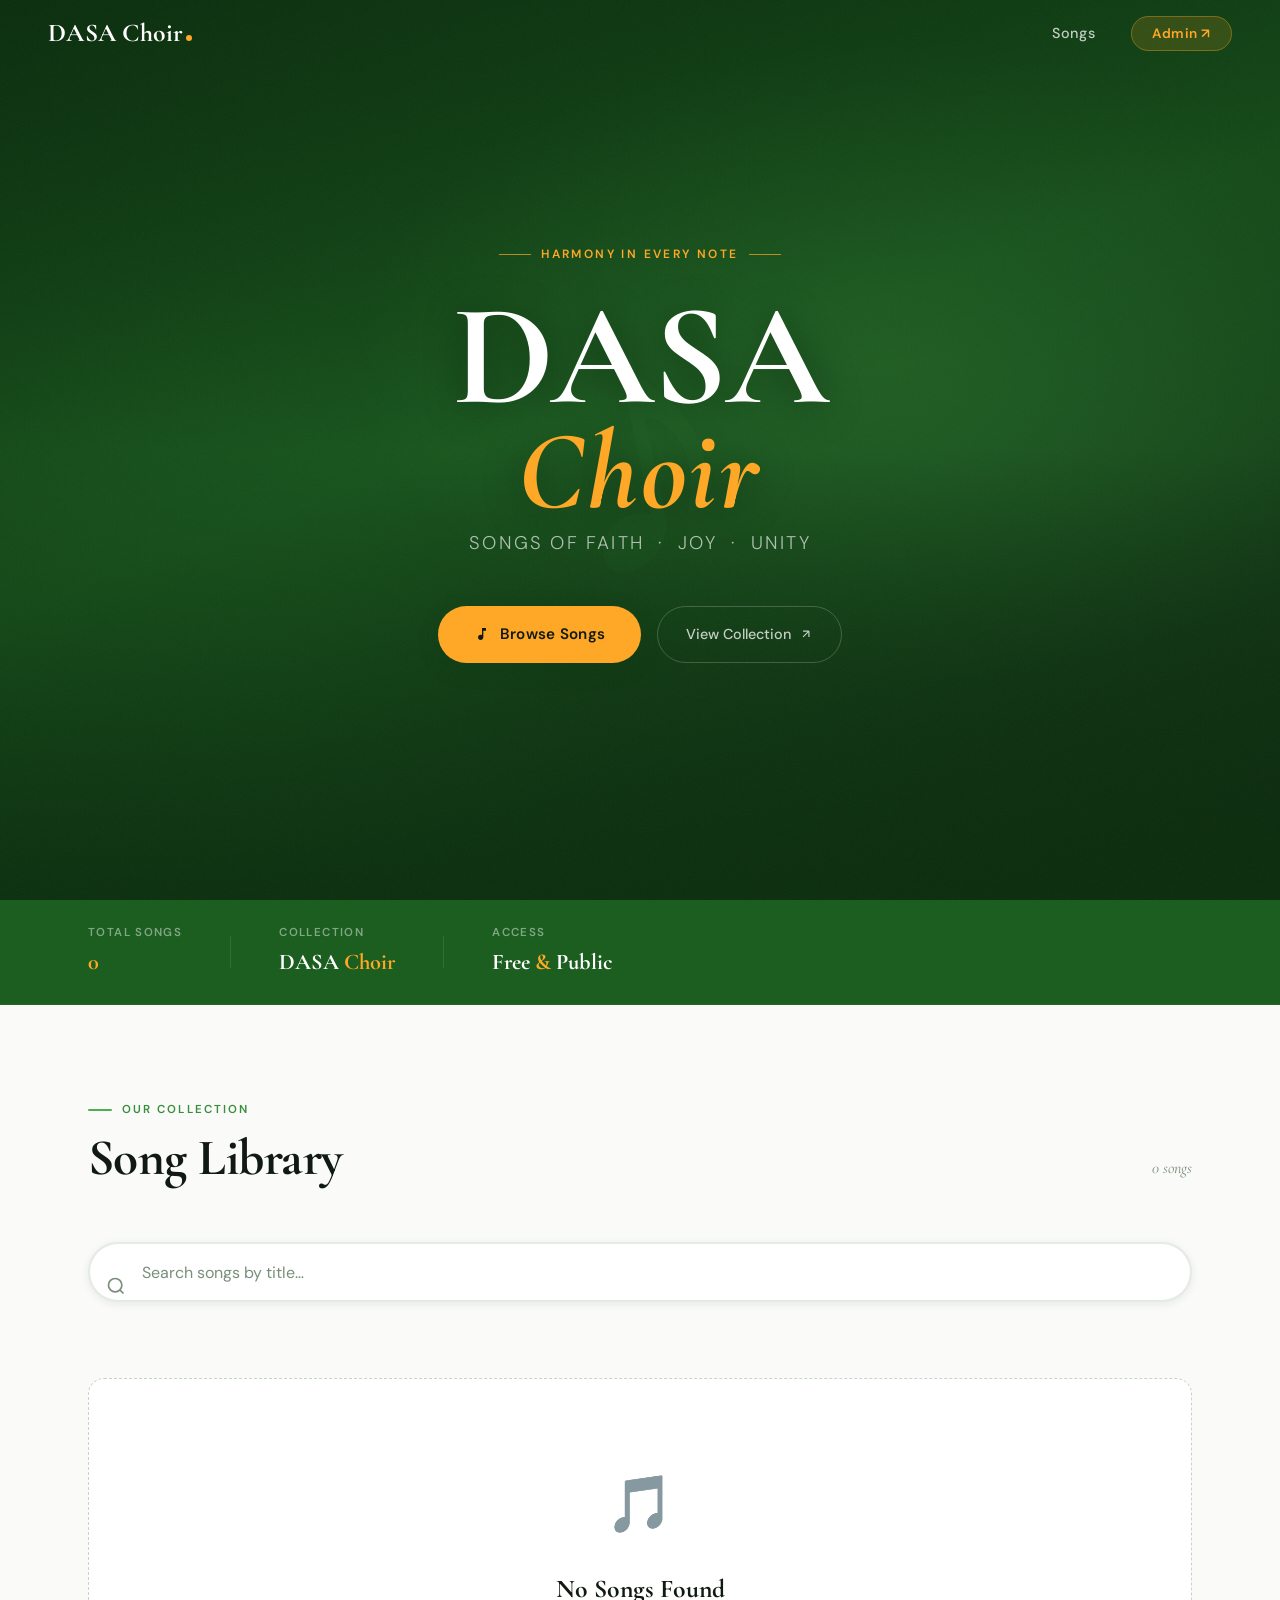
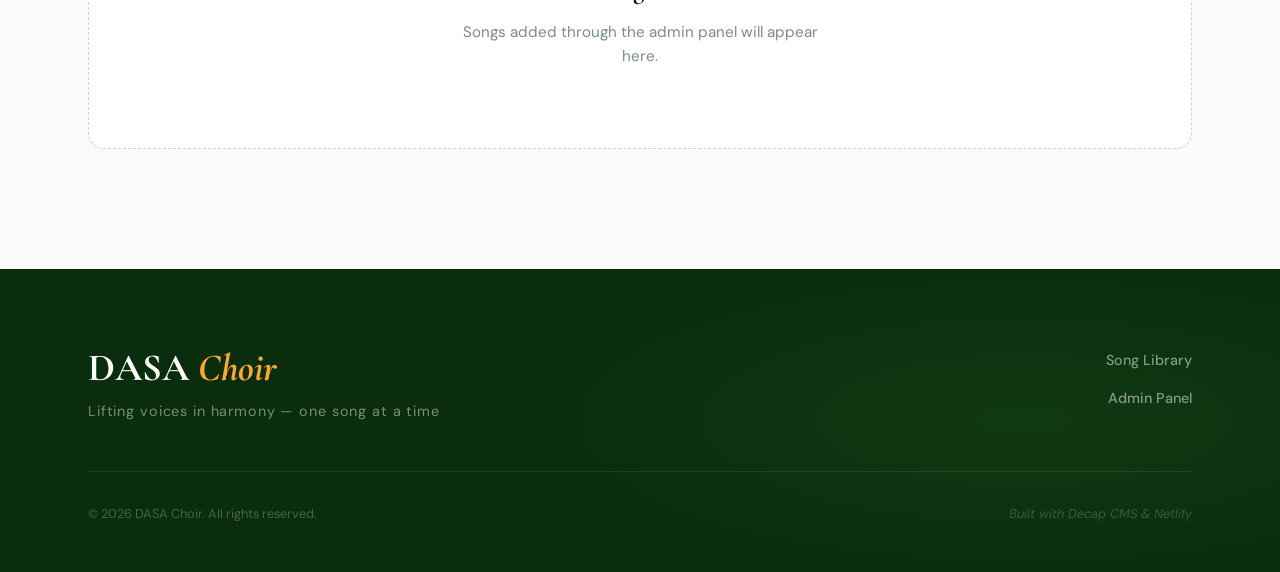
==== index.html @ d05023c3 "Add files via upload" ====
<!DOCTYPE html>
<html lang="en">
<head>
  <meta charset="UTF-8" />
  <meta name="viewport" content="width=device-width, initial-scale=1.0" />
  <meta name="description" content="DASA Choir Songs — Browse and read our full collection of choir song lyrics." />
  <meta property="og:title" content="DASA Choir Songs" />
  <meta property="og:description" content="A full collection of choir song lyrics, beautifully presented." />
  <meta name="theme-color" content="#1B5E20" />
  <title>DASA Choir Songs</title>

  <!-- Netlify Identity (required for CMS auth redirect) -->
  <script src="https://identity.netlify.com/v1/netlify-identity-widget.js"></script>

  <link rel="stylesheet" href="/style.css" />
</head>
<body>

  <!-- ═══════════════════════════════ NAVBAR ═══════════════════ -->
  <nav class="navbar" id="navbar" role="navigation" aria-label="Main navigation">
    <a href="/" class="nav-logo" aria-label="DASA Choir home">
      <span class="nav-logo-text">DASA Choir</span>
      <span class="nav-logo-dot" aria-hidden="true"></span>
    </a>
    <ul class="nav-links" role="list">
      <li><a href="#songs">Songs</a></li>
      <li><a href="/admin/" class="nav-admin">Admin ↗</a></li>
    </ul>
  </nav>

  <!-- ═══════════════════════════════ HERO ════════════════════ -->
  <section class="hero" id="hero" role="banner" aria-label="Hero banner">

    <!-- Slideshow background -->
    <div class="slideshow-wrap" id="slideshowWrap" aria-hidden="true">
      <div class="slide-fallback" id="slideFallback"></div>
      <!-- Dynamic slides injected by app.js -->
    </div>

    <!-- Grain overlay -->
    <div class="hero-grain" aria-hidden="true"></div>

    <!-- Dark overlay -->
    <div class="hero-overlay" aria-hidden="true"></div>

    <!-- Content -->
    <div class="hero-content">
      <div class="hero-eyebrow" aria-hidden="true">
        <span class="eyebrow-line"></span>
        <span class="eyebrow-text">Harmony in Every Note</span>
        <span class="eyebrow-line"></span>
      </div>
      <h1 class="hero-title">
        DASA
        <span class="hero-title-choir">Choir</span>
      </h1>
      <p class="hero-subtitle">Songs of Faith &nbsp;·&nbsp; Joy &nbsp;·&nbsp; Unity</p>
      <div class="hero-actions">
        <a href="#songs" class="btn-primary" aria-label="Browse song collection">
          <svg width="16" height="16" fill="currentColor" viewBox="0 0 24 24" aria-hidden="true">
            <path d="M12 3v10.55c-.59-.34-1.27-.55-2-.55-2.21 0-4 1.79-4 4s1.79 4 4 4 4-1.79 4-4V7h4V3h-6z"/>
          </svg>
          Browse Songs
        </a>
        <a href="#songs" class="btn-secondary" aria-label="View full collection">
          View Collection
          <svg width="14" height="14" fill="none" stroke="currentColor" viewBox="0 0 24 24" stroke-width="2" aria-hidden="true">
            <path d="M7 17L17 7M17 7H7M17 7v10"/>
          </svg>
        </a>
      </div>
    </div>

    <!-- Slideshow dot controls -->
    <div class="slideshow-controls" id="slideshowControls" role="tablist" aria-label="Slideshow navigation"></div>

    <!-- Slide counter -->
    <div class="slide-counter" id="slideCounter" aria-live="polite" aria-hidden="true"></div>

  </section>

  <!-- ════════════════════════════ STATS BAR ════════════════════ -->
  <div class="stats-bar" aria-label="Collection stats">
    <div class="stats-inner">
      <div class="stat-item">
        <span class="stat-label">Total Songs</span>
        <span class="stat-value" id="statSongs"><span>—</span></span>
      </div>
      <div class="stat-sep" aria-hidden="true"></div>
      <div class="stat-item">
        <span class="stat-label">Collection</span>
        <span class="stat-value">DASA <span>Choir</span></span>
      </div>
      <div class="stat-sep" aria-hidden="true"></div>
      <div class="stat-item">
        <span class="stat-label">Access</span>
        <span class="stat-value">Free <span>&amp;</span> Public</span>
      </div>
    </div>
  </div>

  <!-- ══════════════════════════ MAIN CONTENT ═══════════════════ -->
  <main class="main" id="songs" role="main">

    <!-- Section heading -->
    <div class="section-head">
      <div>
        <p class="section-label">Our Collection</p>
        <h2 class="section-title">Song Library</h2>
      </div>
      <p class="section-count" id="sectionCount" aria-live="polite"></p>
    </div>

    <!-- Search -->
    <div class="search-wrap" role="search">
      <svg class="search-ico" width="20" height="20" fill="none" stroke="currentColor" viewBox="0 0 24 24" stroke-width="2" aria-hidden="true">
        <circle cx="11" cy="11" r="8"/><path d="m21 21-4.35-4.35"/>
      </svg>
      <input
        type="search"
        id="searchField"
        class="search-field"
        placeholder="Search songs by title…"
        autocomplete="off"
        spellcheck="false"
        aria-label="Search songs by title"
      />
      <button class="search-clear" id="searchClear" aria-label="Clear search" title="Clear search">
        <svg width="12" height="12" fill="none" stroke="currentColor" viewBox="0 0 24 24" stroke-width="2.5">
          <path d="M18 6 6 18M6 6l12 12"/>
        </svg>
      </button>
      <p class="search-status" id="searchStatus" aria-live="polite" aria-atomic="true"></p>
    </div>

    <!-- Song cards grid -->
    <div class="songs-grid" id="songsGrid" role="list" aria-label="Song collection">

      <!-- Skeleton loading state (shown while fetching) -->
      <div class="skeleton-card" aria-hidden="true" role="presentation">
        <div class="skeleton sk-tag"></div>
        <div class="skeleton sk-title"></div>
        <div class="skeleton sk-line"></div>
        <div class="skeleton sk-line" style="width:85%"></div>
        <div class="skeleton sk-line" style="width:70%"></div>
        <div class="sk-footer"></div>
        <div class="skeleton sk-link"></div>
      </div>
      <div class="skeleton-card" aria-hidden="true" role="presentation">
        <div class="skeleton sk-tag"></div>
        <div class="skeleton sk-title" style="width:55%"></div>
        <div class="skeleton sk-line"></div>
        <div class="skeleton sk-line" style="width:90%"></div>
        <div class="skeleton sk-line" style="width:60%"></div>
        <div class="sk-footer"></div>
        <div class="skeleton sk-link"></div>
      </div>
      <div class="skeleton-card" aria-hidden="true" role="presentation">
        <div class="skeleton sk-tag"></div>
        <div class="skeleton sk-title" style="width:75%"></div>
        <div class="skeleton sk-line"></div>
        <div class="skeleton sk-line" style="width:80%"></div>
        <div class="skeleton sk-line" style="width:65%"></div>
        <div class="sk-footer"></div>
        <div class="skeleton sk-link"></div>
      </div>

    </div>
  </main>

  <!-- ════════════════════════════ FOOTER ══════════════════════ -->
  <footer class="site-footer" role="contentinfo">
    <div class="footer-inner">
      <div class="footer-top">
        <div>
          <p class="footer-brand-name">DASA <em>Choir</em></p>
          <p class="footer-tagline">Lifting voices in harmony &mdash; one song at a time</p>
        </div>
        <nav class="footer-nav" aria-label="Footer navigation">
          <a href="/#songs">Song Library</a>
          <a href="/admin/">Admin Panel</a>
        </nav>
      </div>
      <div class="footer-bottom">
        <p class="footer-copy">&copy; <span id="footerYear"></span> DASA Choir. All rights reserved.</p>
        <p class="footer-note">Built with Decap CMS &amp; Netlify</p>
      </div>
    </div>
  </footer>

  <script src="/app.js"></script>
</body>
</html>
---- style.css ----
/* ============================================================
   DASA Choir Songs — style.css
   Premium JAMstack UI — Deep Green & Amber Design System
   ============================================================ */

@import url('https://fonts.googleapis.com/css2?family=Cormorant+Garamond:ital,wght@0,400;0,600;0,700;1,400;1,600&family=DM+Sans:wght@300;400;500;600&display=swap');

/* ─── Design Tokens ─────────────────────────────────────────── */
:root {
  --green-900: #0a2e0d;
  --green-800: #1B5E20;
  --green-700: #2E7D32;
  --green-600: #388E3C;
  --green-400: #4CAF50;
  --green-100: #E8F5E9;
  --green-50:  #F1F8F2;
  --amber:      #FFA726;
  --amber-dark: #E65100;
  --amber-glow: rgba(255,167,38,0.35);
  --white:      #FFFFFF;
  --off-white:  #FAFAF8;
  --ink:        #111A12;
  --ink-mid:    #3D4F3E;
  --ink-light:  #7A8E7B;
  --border:     rgba(27,94,32,0.12);

  --font-display: 'Cormorant Garamond', Georgia, serif;
  --font-body:    'DM Sans', system-ui, sans-serif;

  --radius-s:  8px;
  --radius-m:  16px;
  --radius-l:  28px;
  --radius-xl: 48px;

  --shadow-s:  0 2px 8px rgba(10,46,13,0.08);
  --shadow-m:  0 6px 24px rgba(10,46,13,0.12);
  --shadow-l:  0 16px 48px rgba(10,46,13,0.18);
  --shadow-xl: 0 32px 80px rgba(10,46,13,0.22);

  --ease:      cubic-bezier(0.4, 0, 0.2, 1);
  --ease-out:  cubic-bezier(0, 0, 0.2, 1);
  --ease-spring: cubic-bezier(0.34, 1.56, 0.64, 1);
  --t-fast:    0.18s;
  --t-med:     0.32s;
  --t-slow:    0.55s;
}

/* ─── Reset ─────────────────────────────────────────────────── */
*, *::before, *::after { box-sizing: border-box; margin: 0; padding: 0; }
html { scroll-behavior: smooth; -webkit-font-smoothing: antialiased; }
img { display: block; max-width: 100%; }
button { cursor: pointer; font: inherit; border: none; background: none; }
a { color: inherit; }

body {
  font-family: var(--font-body);
  background: var(--off-white);
  color: var(--ink);
  line-height: 1.6;
  overflow-x: hidden;
}

/* ─── Navbar ─────────────────────────────────────────────────── */
.navbar {
  position: fixed;
  inset: 0 0 auto;
  z-index: 900;
  padding: 20px 48px;
  display: flex;
  align-items: center;
  justify-content: space-between;
  transition: background var(--t-med) var(--ease),
              box-shadow var(--t-med) var(--ease),
              padding var(--t-med) var(--ease);
}

.navbar.scrolled {
  padding: 14px 48px;
  background: rgba(10,46,13,0.96);
  backdrop-filter: blur(20px) saturate(1.4);
  box-shadow: 0 1px 0 rgba(255,255,255,0.06), var(--shadow-m);
}

.nav-logo {
  display: flex;
  align-items: baseline;
  gap: 2px;
  text-decoration: none;
}

.nav-logo-text {
  font-family: var(--font-display);
  font-size: 1.6rem;
  font-weight: 700;
  color: var(--white);
  letter-spacing: 0.01em;
  line-height: 1;
}

.nav-logo-dot {
  width: 6px;
  height: 6px;
  border-radius: 50%;
  background: var(--amber);
  margin-bottom: 2px;
  flex-shrink: 0;
}

.nav-links {
  display: flex;
  align-items: center;
  gap: 36px;
  list-style: none;
}

.nav-links a {
  color: rgba(255,255,255,0.75);
  text-decoration: none;
  font-size: 0.9rem;
  font-weight: 500;
  letter-spacing: 0.04em;
  transition: color var(--t-fast) var(--ease);
  position: relative;
}

.nav-links a::after {
  content: '';
  position: absolute;
  bottom: -4px;
  left: 0;
  right: 100%;
  height: 1px;
  background: var(--amber);
  transition: right var(--t-med) var(--ease);
}

.nav-links a:hover { color: var(--white); }
.nav-links a:hover::after { right: 0; }

.nav-admin {
  background: rgba(255,167,38,0.15);
  border: 1px solid rgba(255,167,38,0.35);
  color: var(--amber) !important;
  padding: 8px 20px;
  border-radius: var(--radius-xl);
  font-size: 0.85rem !important;
  font-weight: 600 !important;
  transition: background var(--t-fast) var(--ease), border-color var(--t-fast) var(--ease) !important;
}

.nav-admin:hover {
  background: rgba(255,167,38,0.28) !important;
  border-color: rgba(255,167,38,0.6) !important;
}

.nav-admin::after { display: none !important; }

/* ─── Hero Section ───────────────────────────────────────────── */
.hero {
  position: relative;
  height: 100svh;
  min-height: 640px;
  display: flex;
  align-items: center;
  justify-content: center;
  overflow: hidden;
  background: var(--green-900);
}

/* Slideshow */
.slideshow-wrap {
  position: absolute;
  inset: 0;
  z-index: 0;
}

.slide {
  position: absolute;
  inset: 0;
  background-size: cover;
  background-position: center;
  opacity: 0;
  will-change: opacity;
  transition: opacity 1.4s var(--ease);
}

.slide.active { opacity: 1; }

.slide-fallback {
  position: absolute;
  inset: 0;
  background:
    radial-gradient(ellipse 70% 60% at 70% 40%, rgba(46,125,50,0.6) 0%, transparent 60%),
    radial-gradient(ellipse 50% 70% at 20% 70%, rgba(27,94,32,0.5) 0%, transparent 55%),
    linear-gradient(160deg, #0a2e0d 0%, #1B5E20 45%, #0f1f10 100%);
}

/* Musical note decoration in fallback */
.slide-fallback::before {
  content: '♪';
  position: absolute;
  font-size: 30vw;
  color: rgba(76,175,80,0.06);
  top: 50%;
  left: 50%;
  transform: translate(-50%, -52%) rotate(-12deg);
  line-height: 1;
  pointer-events: none;
  font-family: serif;
}

/* Multi-layer hero overlay */
.hero-overlay {
  position: absolute;
  inset: 0;
  z-index: 1;
  background:
    linear-gradient(to top, rgba(10,46,13,0.92) 0%, rgba(10,46,13,0.2) 50%, rgba(10,46,13,0.55) 100%);
}

.hero-grain {
  position: absolute;
  inset: 0;
  z-index: 2;
  opacity: 0.04;
  background-image: url("data:image/svg+xml,%3Csvg viewBox='0 0 256 256' xmlns='http://www.w3.org/2000/svg'%3E%3Cfilter id='noise'%3E%3CfeTurbulence type='fractalNoise' baseFrequency='0.9' numOctaves='4' stitchTiles='stitch'/%3E%3C/filter%3E%3Crect width='100%25' height='100%25' filter='url(%23noise)'/%3E%3C/svg%3E");
  background-size: 256px 256px;
  pointer-events: none;
}

/* Hero Content */
.hero-content {
  position: relative;
  z-index: 3;
  text-align: center;
  padding: 0 32px;
  max-width: 860px;
}

.hero-eyebrow {
  display: inline-flex;
  align-items: center;
  gap: 10px;
  margin-bottom: 28px;
  animation: fadeUp 0.9s var(--ease-out) 0.1s both;
}

.eyebrow-line {
  width: 32px;
  height: 1px;
  background: var(--amber);
  opacity: 0.7;
}

.eyebrow-text {
  font-size: 0.75rem;
  font-weight: 600;
  letter-spacing: 0.2em;
  text-transform: uppercase;
  color: var(--amber);
}

.hero-title {
  font-family: var(--font-display);
  font-size: clamp(4.5rem, 12vw, 9rem);
  font-weight: 700;
  color: var(--white);
  line-height: 0.9;
  letter-spacing: -0.01em;
  margin-bottom: 6px;
  text-shadow: 0 4px 40px rgba(0,0,0,0.4);
  animation: fadeUp 0.9s var(--ease-out) 0.2s both;
}

.hero-title-choir {
  display: block;
  font-style: italic;
  color: var(--amber);
  font-size: clamp(3.5rem, 9vw, 7rem);
  letter-spacing: 0.02em;
}

.hero-subtitle {
  font-size: clamp(0.95rem, 2vw, 1.15rem);
  color: rgba(255,255,255,0.65);
  font-weight: 300;
  letter-spacing: 0.12em;
  text-transform: uppercase;
  margin-bottom: 48px;
  animation: fadeUp 0.9s var(--ease-out) 0.35s both;
}

.hero-actions {
  display: flex;
  align-items: center;
  justify-content: center;
  gap: 16px;
  flex-wrap: wrap;
  animation: fadeUp 0.9s var(--ease-out) 0.5s both;
}

.btn-primary {
  display: inline-flex;
  align-items: center;
  gap: 10px;
  background: var(--amber);
  color: var(--ink);
  padding: 16px 36px;
  border-radius: var(--radius-xl);
  font-weight: 600;
  font-size: 0.95rem;
  text-decoration: none;
  letter-spacing: 0.02em;
  transition: all var(--t-med) var(--ease-spring);
  box-shadow: 0 0 0 0 var(--amber-glow), var(--shadow-m);
}

.btn-primary:hover {
  transform: translateY(-3px) scale(1.02);
  box-shadow: 0 0 0 8px var(--amber-glow), var(--shadow-l);
}

.btn-secondary {
  display: inline-flex;
  align-items: center;
  gap: 8px;
  color: rgba(255,255,255,0.75);
  padding: 16px 28px;
  border-radius: var(--radius-xl);
  font-size: 0.9rem;
  font-weight: 500;
  text-decoration: none;
  border: 1px solid rgba(255,255,255,0.2);
  transition: all var(--t-med) var(--ease);
}

.btn-secondary:hover {
  color: var(--white);
  border-color: rgba(255,255,255,0.45);
  background: rgba(255,255,255,0.06);
}

/* Slideshow controls */
.slideshow-controls {
  position: absolute;
  bottom: 40px;
  left: 50%;
  transform: translateX(-50%);
  z-index: 4;
  display: flex;
  align-items: center;
  gap: 10px;
}

.slide-dot {
  width: 6px;
  height: 6px;
  border-radius: 3px;
  background: rgba(255,255,255,0.3);
  border: none;
  transition: all var(--t-med) var(--ease);
  cursor: pointer;
}

.slide-dot.active {
  width: 24px;
  background: var(--amber);
}

/* Slide counter */
.slide-counter {
  position: absolute;
  bottom: 44px;
  right: 48px;
  z-index: 4;
  font-family: var(--font-display);
  font-size: 0.8rem;
  color: rgba(255,255,255,0.4);
  letter-spacing: 0.08em;
}

.slide-counter strong {
  color: rgba(255,255,255,0.8);
  font-size: 1rem;
}

/* ─── Stats Bar ───────────────────────────────────────────────── */
.stats-bar {
  background: var(--green-800);
  border-bottom: 1px solid rgba(255,255,255,0.05);
}

.stats-inner {
  max-width: 1200px;
  margin: 0 auto;
  padding: 24px 48px;
  display: flex;
  align-items: center;
  gap: 48px;
  overflow-x: auto;
}

.stat-item {
  display: flex;
  flex-direction: column;
  gap: 2px;
  white-space: nowrap;
}

.stat-label {
  font-size: 0.72rem;
  font-weight: 600;
  letter-spacing: 0.12em;
  text-transform: uppercase;
  color: rgba(255,255,255,0.45);
}

.stat-value {
  font-family: var(--font-display);
  font-size: 1.4rem;
  font-weight: 700;
  color: var(--white);
}

.stat-value span {
  color: var(--amber);
}

.stat-sep {
  width: 1px;
  height: 32px;
  background: rgba(255,255,255,0.1);
  flex-shrink: 0;
}

/* ─── Main Content ───────────────────────────────────────────── */
.main {
  max-width: 1200px;
  margin: 0 auto;
  padding: 96px 48px 120px;
}

/* Section heading */
.section-head {
  display: flex;
  align-items: flex-end;
  justify-content: space-between;
  gap: 24px;
  margin-bottom: 56px;
  flex-wrap: wrap;
}

.section-label {
  font-size: 0.72rem;
  font-weight: 600;
  letter-spacing: 0.18em;
  text-transform: uppercase;
  color: var(--green-600);
  margin-bottom: 10px;
  display: flex;
  align-items: center;
  gap: 10px;
}

.section-label::before {
  content: '';
  display: block;
  width: 24px;
  height: 2px;
  background: var(--green-400);
  border-radius: 1px;
}

.section-title {
  font-family: var(--font-display);
  font-size: clamp(2.2rem, 4vw, 3.2rem);
  font-weight: 700;
  color: var(--ink);
  line-height: 1.1;
  letter-spacing: -0.01em;
}

.section-count {
  font-family: var(--font-display);
  font-size: 1rem;
  color: var(--ink-light);
  font-style: italic;
  padding-bottom: 4px;
}

/* ─── Search ─────────────────────────────────────────────────── */
.search-wrap {
  position: relative;
  margin-bottom: 48px;
}

.search-field {
  width: 100%;
  height: 60px;
  padding: 0 60px 0 52px;
  background: var(--white);
  border: 2px solid var(--border);
  border-radius: var(--radius-xl);
  font-family: var(--font-body);
  font-size: 1rem;
  color: var(--ink);
  outline: none;
  transition: border-color var(--t-fast) var(--ease),
              box-shadow var(--t-fast) var(--ease);
  box-shadow: var(--shadow-s);
}

.search-field::placeholder { color: var(--ink-light); }

.search-field:focus {
  border-color: var(--green-400);
  box-shadow: 0 0 0 5px rgba(76,175,80,0.12), var(--shadow-s);
}

.search-ico {
  position: absolute;
  left: 18px;
  top: 50%;
  transform: translateY(-50%);
  color: var(--ink-light);
  pointer-events: none;
  transition: color var(--t-fast);
}

.search-field:focus ~ .search-ico { color: var(--green-600); }

.search-clear {
  position: absolute;
  right: 18px;
  top: 50%;
  transform: translateY(-50%);
  width: 32px;
  height: 32px;
  border-radius: 50%;
  background: var(--green-100);
  color: var(--green-700);
  display: flex;
  align-items: center;
  justify-content: center;
  opacity: 0;
  pointer-events: none;
  transition: opacity var(--t-fast);
  cursor: pointer;
}

.search-field:not(:placeholder-shown) ~ .search-clear {
  opacity: 1;
  pointer-events: auto;
}

.search-status {
  margin-top: 12px;
  font-size: 0.85rem;
  color: var(--ink-light);
  padding-left: 4px;
  min-height: 1.2em;
}

/* ─── Songs Grid ─────────────────────────────────────────────── */
.songs-grid {
  display: grid;
  grid-template-columns: repeat(auto-fill, minmax(320px, 1fr));
  gap: 20px;
}

/* ─── Song Card ──────────────────────────────────────────────── */
.song-card {
  display: block;
  text-decoration: none;
  background: var(--white);
  border: 1px solid var(--border);
  border-radius: var(--radius-m);
  padding: 32px;
  position: relative;
  overflow: hidden;
  transition: transform var(--t-med) var(--ease-spring),
              box-shadow var(--t-med) var(--ease),
              border-color var(--t-med) var(--ease);
  animation: cardIn 0.5s var(--ease-out) backwards;
}

.song-card::before {
  content: '';
  position: absolute;
  inset: 0;
  background: linear-gradient(135deg, rgba(76,175,80,0.04) 0%, transparent 60%);
  opacity: 0;
  transition: opacity var(--t-med);
}

.song-card::after {
  content: '';
  position: absolute;
  top: 0;
  left: 0;
  right: 0;
  height: 3px;
  background: linear-gradient(90deg, var(--green-400), var(--amber));
  transform: scaleX(0);
  transform-origin: left;
  transition: transform var(--t-med) var(--ease);
}

.song-card:hover {
  transform: translateY(-6px);
  box-shadow: var(--shadow-l);
  border-color: rgba(76,175,80,0.25);
}

.song-card:hover::before { opacity: 1; }
.song-card:hover::after { transform: scaleX(1); }

/* Card decorative number */
.card-num {
  font-family: var(--font-display);
  font-size: 4rem;
  font-weight: 700;
  color: var(--green-100);
  line-height: 1;
  position: absolute;
  top: 16px;
  right: 24px;
  letter-spacing: -0.05em;
  pointer-events: none;
  transition: color var(--t-med);
}

.song-card:hover .card-num { color: rgba(76,175,80,0.15); }

.card-tag {
  display: inline-block;
  font-size: 0.7rem;
  font-weight: 600;
  letter-spacing: 0.14em;
  text-transform: uppercase;
  color: var(--green-700);
  background: var(--green-100);
  padding: 4px 12px;
  border-radius: var(--radius-xl);
  margin-bottom: 14px;
}

.card-title {
  font-family: var(--font-display);
  font-size: 1.45rem;
  font-weight: 700;
  color: var(--ink);
  line-height: 1.25;
  margin-bottom: 12px;
  letter-spacing: -0.01em;
}

.card-preview {
  font-size: 0.9rem;
  line-height: 1.7;
  color: var(--ink-light);
  display: -webkit-box;
  -webkit-line-clamp: 3;
  -webkit-box-orient: vertical;
  overflow: hidden;
}

.card-footer {
  display: flex;
  align-items: center;
  justify-content: space-between;
  margin-top: 24px;
  padding-top: 20px;
  border-top: 1px solid var(--border);
}

.card-link {
  display: flex;
  align-items: center;
  gap: 6px;
  font-size: 0.85rem;
  font-weight: 600;
  color: var(--green-700);
  letter-spacing: 0.03em;
  transition: gap var(--t-med) var(--ease);
}

.song-card:hover .card-link { gap: 10px; }

.card-note {
  font-size: 1.1rem;
  opacity: 0.35;
  transition: opacity var(--t-med);
}

.song-card:hover .card-note { opacity: 0.7; }

@keyframes cardIn {
  from { opacity: 0; transform: translateY(20px); }
  to   { opacity: 1; transform: translateY(0); }
}

/* ─── Skeleton ───────────────────────────────────────────────── */
.skeleton {
  background: linear-gradient(90deg,
    #e8ede9 0%, #f0f5f1 40%, #e8ede9 80%);
  background-size: 400% 100%;
  animation: shimmer 1.6s ease-in-out infinite;
  border-radius: 4px;
}

@keyframes shimmer {
  0%   { background-position: 100% 50%; }
  100% { background-position: -100% 50%; }
}

.skeleton-card {
  background: var(--white);
  border: 1px solid var(--border);
  border-radius: var(--radius-m);
  padding: 32px;
  overflow: hidden;
}

.sk-tag   { height: 22px; width: 80px; margin-bottom: 14px; border-radius: var(--radius-xl); }
.sk-title { height: 26px; width: 65%; margin-bottom: 14px; border-radius: 4px; }
.sk-line  { height: 14px; margin-bottom: 10px; border-radius: 4px; }
.sk-footer{ height: 1px; background: var(--border); margin: 24px 0 20px; }
.sk-link  { height: 14px; width: 100px; border-radius: 4px; }

/* ─── Empty & Error States ───────────────────────────────────── */
.state-card {
  grid-column: 1 / -1;
  background: var(--white);
  border: 1px dashed rgba(27,94,32,0.25);
  border-radius: var(--radius-m);
  padding: 80px 40px;
  text-align: center;
}

.state-icon {
  font-size: 3.5rem;
  margin-bottom: 20px;
  opacity: 0.7;
}

.state-title {
  font-family: var(--font-display);
  font-size: 1.6rem;
  font-weight: 700;
  color: var(--ink);
  margin-bottom: 10px;
}

.state-body {
  color: var(--ink-light);
  font-size: 0.95rem;
  max-width: 360px;
  margin: 0 auto;
}

/* ─── Footer ─────────────────────────────────────────────────── */
.site-footer {
  background: var(--green-900);
  position: relative;
  overflow: hidden;
}

.site-footer::before {
  content: '';
  position: absolute;
  inset: 0;
  background: radial-gradient(ellipse 60% 80% at 80% 50%, rgba(46,125,50,0.15) 0%, transparent 60%);
  pointer-events: none;
}

.footer-inner {
  max-width: 1200px;
  margin: 0 auto;
  padding: 80px 48px 48px;
  position: relative;
  z-index: 1;
}

.footer-top {
  display: grid;
  grid-template-columns: 1fr auto;
  gap: 48px;
  align-items: start;
  padding-bottom: 48px;
  border-bottom: 1px solid rgba(255,255,255,0.08);
  margin-bottom: 32px;
}

.footer-brand-name {
  font-family: var(--font-display);
  font-size: 2.4rem;
  font-weight: 700;
  color: var(--white);
  line-height: 1;
  margin-bottom: 12px;
}

.footer-brand-name em {
  font-style: italic;
  color: var(--amber);
}

.footer-tagline {
  color: rgba(255,255,255,0.45);
  font-size: 0.9rem;
  letter-spacing: 0.06em;
}

.footer-nav {
  display: flex;
  flex-direction: column;
  gap: 14px;
  align-items: flex-end;
}

.footer-nav a {
  color: rgba(255,255,255,0.5);
  text-decoration: none;
  font-size: 0.9rem;
  font-weight: 500;
  transition: color var(--t-fast);
}

.footer-nav a:hover { color: var(--amber); }

.footer-bottom {
  display: flex;
  align-items: center;
  justify-content: space-between;
  gap: 16px;
  flex-wrap: wrap;
}

.footer-copy {
  font-size: 0.8rem;
  color: rgba(255,255,255,0.25);
}

.footer-note {
  font-size: 0.8rem;
  color: rgba(255,255,255,0.2);
  font-style: italic;
}

/* ─── Song Detail Page ───────────────────────────────────────── */
.song-page-wrap { min-height: 100vh; }

.song-hero {
  background:
    radial-gradient(ellipse 80% 60% at 80% 50%, rgba(46,125,50,0.25) 0%, transparent 55%),
    linear-gradient(150deg, #0a2e0d 0%, #1B5E20 55%, #0f2211 100%);
  padding: 140px 48px 72px;
  position: relative;
  overflow: hidden;
}

.song-hero::after {
  content: '♫';
  position: absolute;
  bottom: -20px;
  right: 48px;
  font-family: serif;
  font-size: 14rem;
  color: rgba(76,175,80,0.06);
  line-height: 1;
  pointer-events: none;
}

.song-hero-inner {
  max-width: 1200px;
  margin: 0 auto;
}

.back-link {
  display: inline-flex;
  align-items: center;
  gap: 8px;
  color: rgba(255,255,255,0.55);
  text-decoration: none;
  font-size: 0.85rem;
  font-weight: 500;
  letter-spacing: 0.04em;
  margin-bottom: 40px;
  transition: color var(--t-fast), gap var(--t-fast);
}

.back-link:hover { color: var(--amber); gap: 12px; }

.song-hero-tag {
  display: inline-block;
  font-size: 0.72rem;
  font-weight: 600;
  letter-spacing: 0.2em;
  text-transform: uppercase;
  color: var(--amber);
  margin-bottom: 16px;
}

.song-hero-title {
  font-family: var(--font-display);
  font-size: clamp(2.5rem, 6vw, 5rem);
  font-weight: 700;
  color: var(--white);
  line-height: 1.1;
  letter-spacing: -0.01em;
  text-shadow: 0 4px 32px rgba(0,0,0,0.3);
}

.song-hero-line {
  width: 80px;
  height: 3px;
  background: linear-gradient(90deg, var(--amber), rgba(255,167,38,0.3));
  border-radius: 2px;
  margin-top: 28px;
}

/* Lyrics layout */
.song-content {
  max-width: 1200px;
  margin: 0 auto;
  padding: 72px 48px 120px;
  display: grid;
  grid-template-columns: 1fr 300px;
  gap: 48px;
  align-items: start;
}

.lyrics-card {
  background: var(--white);
  border: 1px solid var(--border);
  border-radius: var(--radius-m);
  padding: 56px;
  position: relative;
  box-shadow: var(--shadow-m);
}

.lyrics-card::before {
  content: '\201C';
  position: absolute;
  top: 12px;
  left: 36px;
  font-family: var(--font-display);
  font-size: 9rem;
  line-height: 1;
  color: var(--green-100);
  pointer-events: none;
  user-select: none;
}

.lyrics-body {
  font-size: 1.1rem;
  line-height: 2;
  color: var(--ink-mid);
  white-space: pre-wrap;
  font-family: var(--font-body);
  word-break: break-word;
  position: relative;
  z-index: 1;
}

/* Song sidebar */
.song-sidebar {
  position: sticky;
  top: 100px;
}

.sidebar-card {
  background: var(--white);
  border: 1px solid var(--border);
  border-radius: var(--radius-m);
  overflow: hidden;
  box-shadow: var(--shadow-s);
}

.sidebar-card-head {
  background: var(--green-800);
  padding: 20px 24px;
}

.sidebar-card-label {
  font-size: 0.72rem;
  font-weight: 600;
  letter-spacing: 0.16em;
  text-transform: uppercase;
  color: rgba(255,255,255,0.55);
  margin-bottom: 4px;
}

.sidebar-card-title {
  font-family: var(--font-display);
  font-size: 1.1rem;
  font-weight: 700;
  color: var(--white);
}

.sidebar-card-body {
  padding: 24px;
}

.sidebar-info {
  display: flex;
  flex-direction: column;
  gap: 14px;
}

.sidebar-info-row {
  display: flex;
  align-items: center;
  gap: 12px;
  font-size: 0.88rem;
  color: var(--ink-mid);
}

.sidebar-info-icon {
  width: 32px;
  height: 32px;
  border-radius: var(--radius-s);
  background: var(--green-100);
  color: var(--green-700);
  display: flex;
  align-items: center;
  justify-content: center;
  flex-shrink: 0;
  font-size: 0.9rem;
}

.sidebar-back {
  display: flex;
  align-items: center;
  justify-content: center;
  gap: 8px;
  width: 100%;
  padding: 14px;
  margin-top: 16px;
  background: var(--green-800);
  color: var(--white);
  text-decoration: none;
  font-size: 0.88rem;
  font-weight: 600;
  border-radius: var(--radius-s);
  transition: background var(--t-fast);
}

.sidebar-back:hover { background: var(--green-700); }

/* ─── Animations ─────────────────────────────────────────────── */
@keyframes fadeUp {
  from { opacity: 0; transform: translateY(28px); }
  to   { opacity: 1; transform: translateY(0); }
}

@keyframes fadeIn {
  from { opacity: 0; }
  to   { opacity: 1; }
}

/* ─── Responsive ─────────────────────────────────────────────── */
@media (max-width: 1024px) {
  .song-content {
    grid-template-columns: 1fr;
  }
  .song-sidebar { position: static; }
}

@media (max-width: 768px) {
  .navbar { padding: 16px 24px; }
  .navbar.scrolled { padding: 12px 24px; }
  .nav-links { gap: 20px; }

  .hero-title { line-height: 1; }

  .main { padding: 72px 24px 96px; }

  .section-head { flex-direction: column; align-items: flex-start; }

  .songs-grid { grid-template-columns: 1fr; }

  .stats-inner { padding: 20px 24px; gap: 28px; }

  .footer-inner { padding: 60px 24px 40px; }
  .footer-top { grid-template-columns: 1fr; gap: 32px; }
  .footer-nav { align-items: flex-start; flex-direction: row; flex-wrap: wrap; gap: 20px; }

  .song-hero { padding: 120px 24px 56px; }
  .song-content { padding: 48px 24px 80px; }
  .lyrics-card { padding: 36px 28px; }
  .lyrics-card::before { font-size: 6rem; }

  .slide-counter { display: none; }
}

@media (max-width: 480px) {
  .navbar { padding: 14px 20px; }
  .nav-links .nav-admin { padding: 6px 14px; font-size: 0.8rem !important; }
  /* Hide regular nav links on very small screens, keep admin link */
  .nav-links li:not(:last-child) { display: none; }

  .hero-actions { gap: 12px; }
  .btn-primary { padding: 14px 28px; }
  .btn-secondary { display: none; }
}
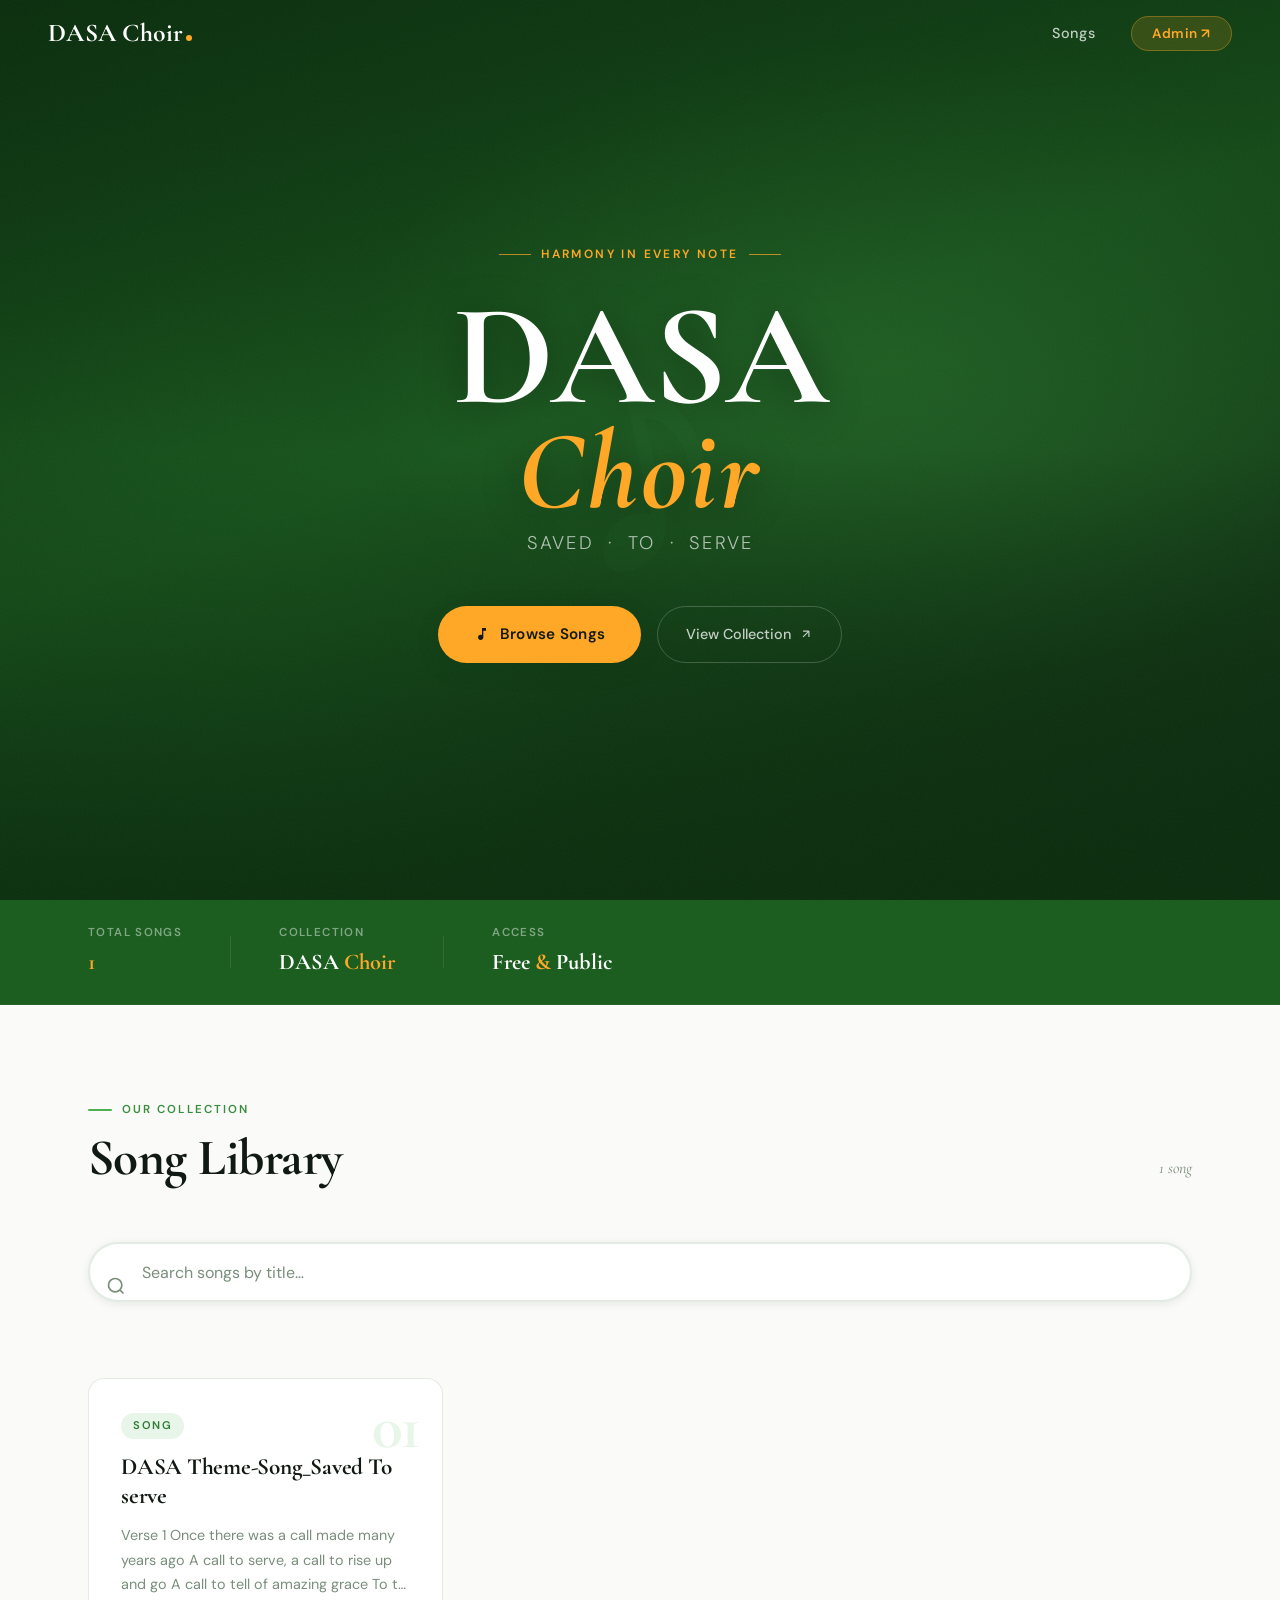
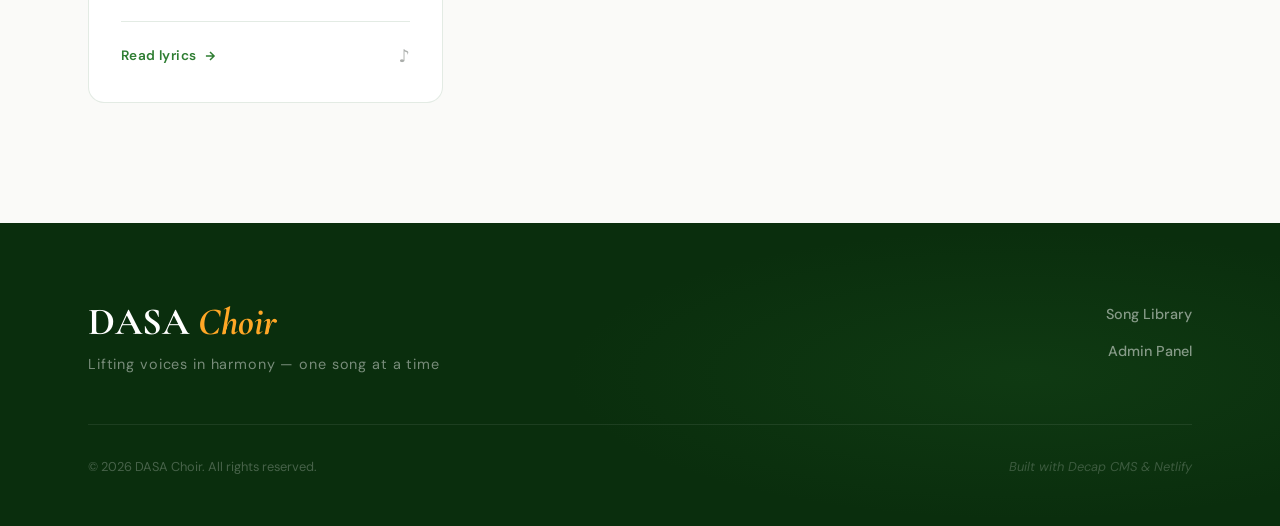
==== commit 725433dd: "Update hero subtitle text in index.html" ====
--- a/index.html
+++ b/index.html
@@ -54,7 +54,7 @@
         DASA
         <span class="hero-title-choir">Choir</span>
       </h1>
-      <p class="hero-subtitle">Songs of Faith &nbsp;·&nbsp; Joy &nbsp;·&nbsp; Unity</p>
+      <p class="hero-subtitle">Saved &nbsp;·&nbsp; To &nbsp;·&nbsp; Serve</p>
       <div class="hero-actions">
         <a href="#songs" class="btn-primary" aria-label="Browse song collection">
           <svg width="16" height="16" fill="currentColor" viewBox="0 0 24 24" aria-hidden="true">
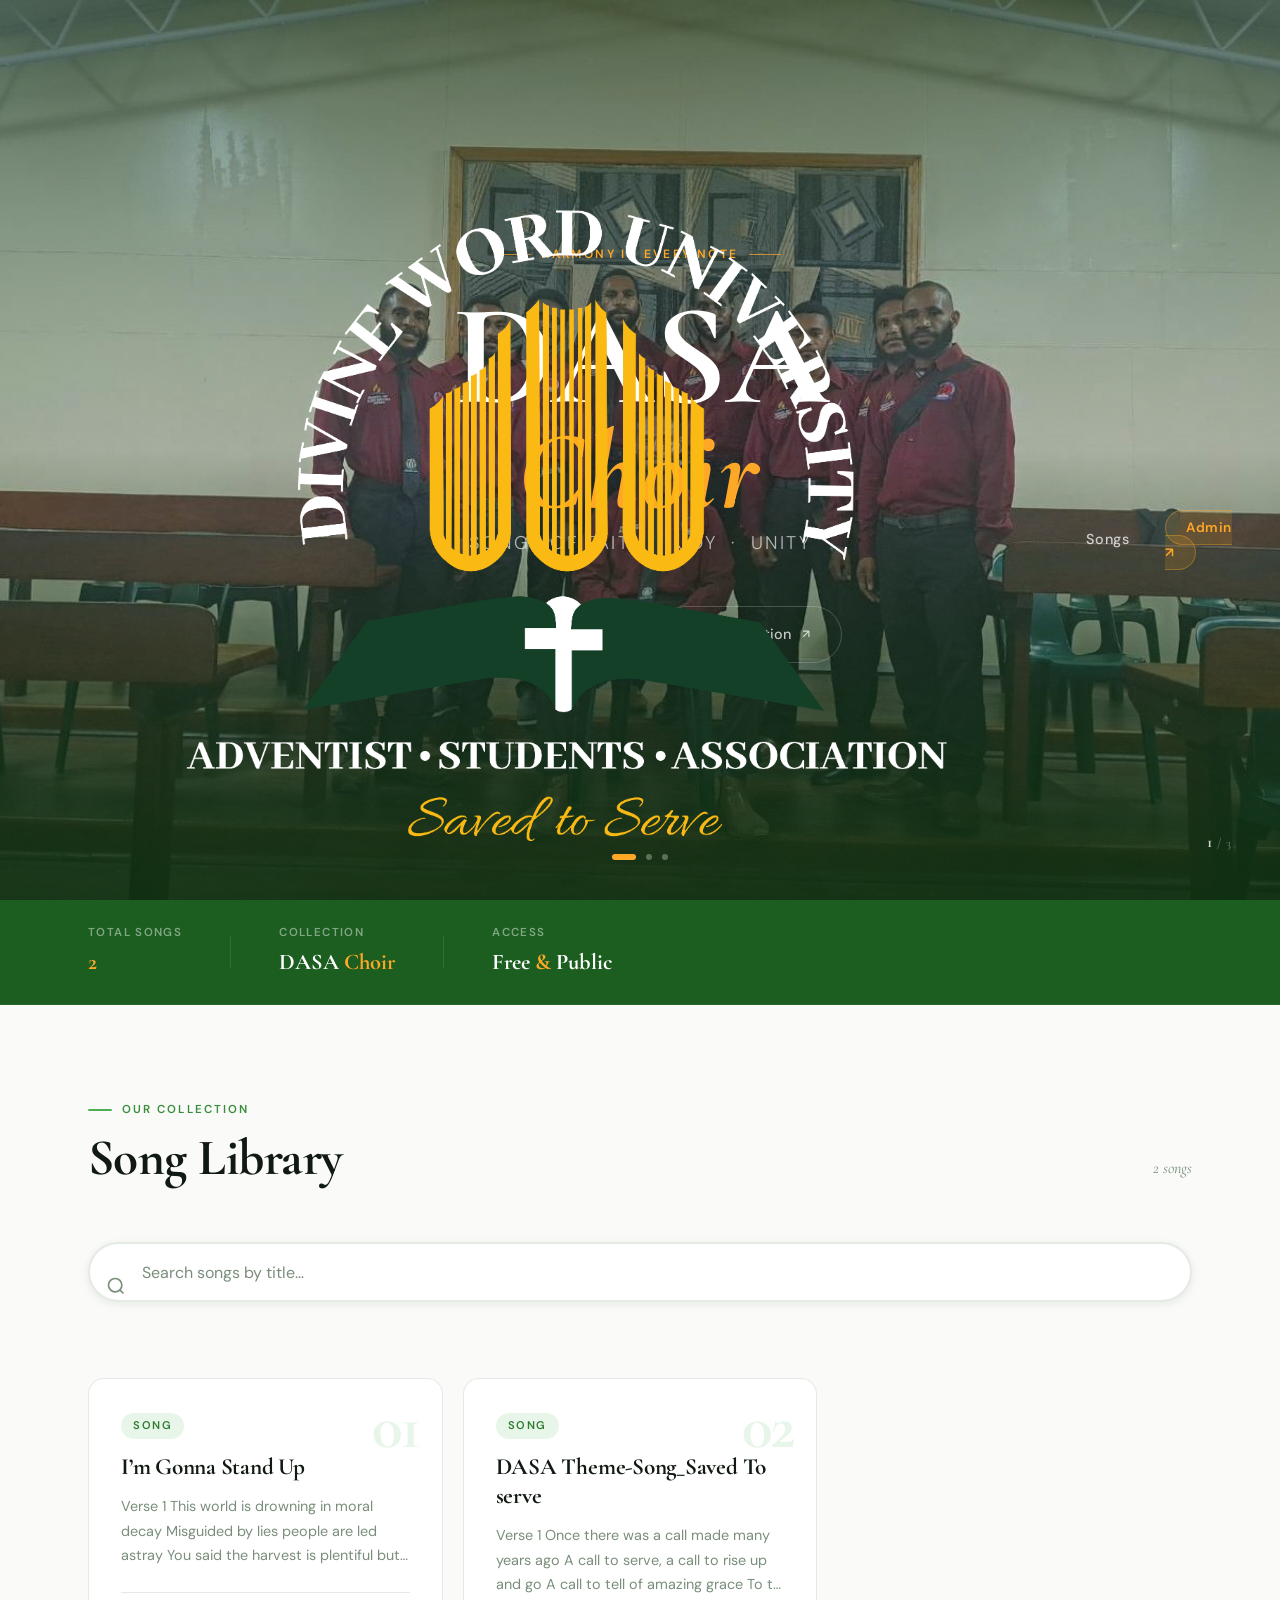
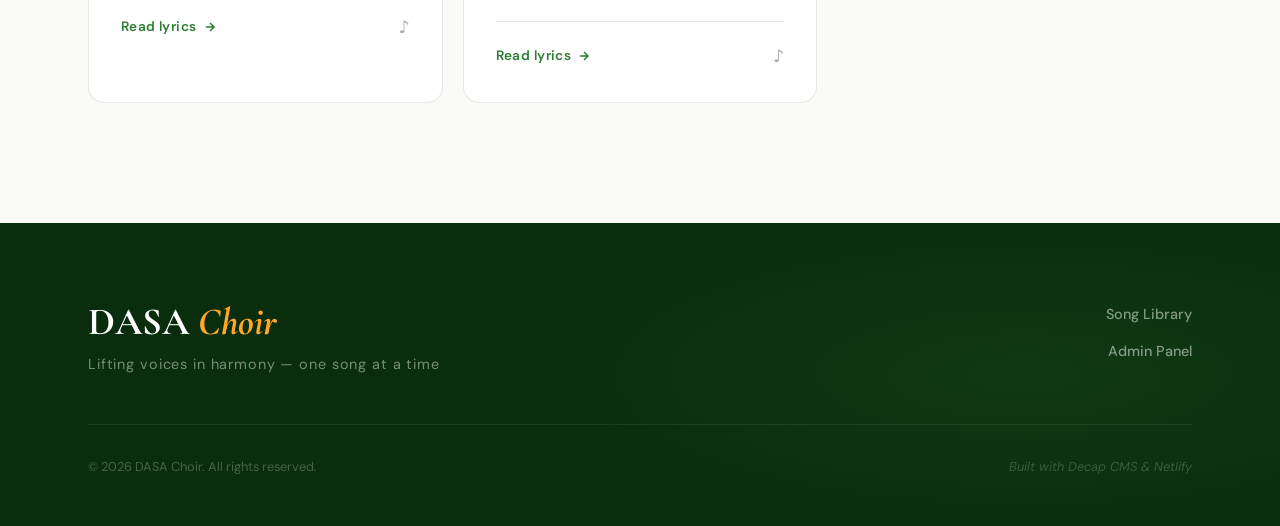
==== commit ecf6bec4: "Update navbar logo and hero subtitle text" ====
--- a/index.html
+++ b/index.html
@@ -19,8 +19,7 @@
   <!-- ═══════════════════════════════ NAVBAR ═══════════════════ -->
   <nav class="navbar" id="navbar" role="navigation" aria-label="Main navigation">
     <a href="/" class="nav-logo" aria-label="DASA Choir home">
-      <span class="nav-logo-text">DASA Choir</span>
-      <span class="nav-logo-dot" aria-hidden="true"></span>
+      <img src="/assets/images/DASA LOGO_gb-01.png" alt="DASA Choir" class="nav-logo-img" />
     </a>
     <ul class="nav-links" role="list">
       <li><a href="#songs">Songs</a></li>
@@ -54,7 +53,7 @@
         DASA
         <span class="hero-title-choir">Choir</span>
       </h1>
-      <p class="hero-subtitle">Saved &nbsp;·&nbsp; To &nbsp;·&nbsp; Serve</p>
+      <p class="hero-subtitle">Songs of Faith &nbsp;·&nbsp; Joy &nbsp;·&nbsp; Unity</p>
       <div class="hero-actions">
         <a href="#songs" class="btn-primary" aria-label="Browse song collection">
           <svg width="16" height="16" fill="currentColor" viewBox="0 0 24 24" aria-hidden="true">
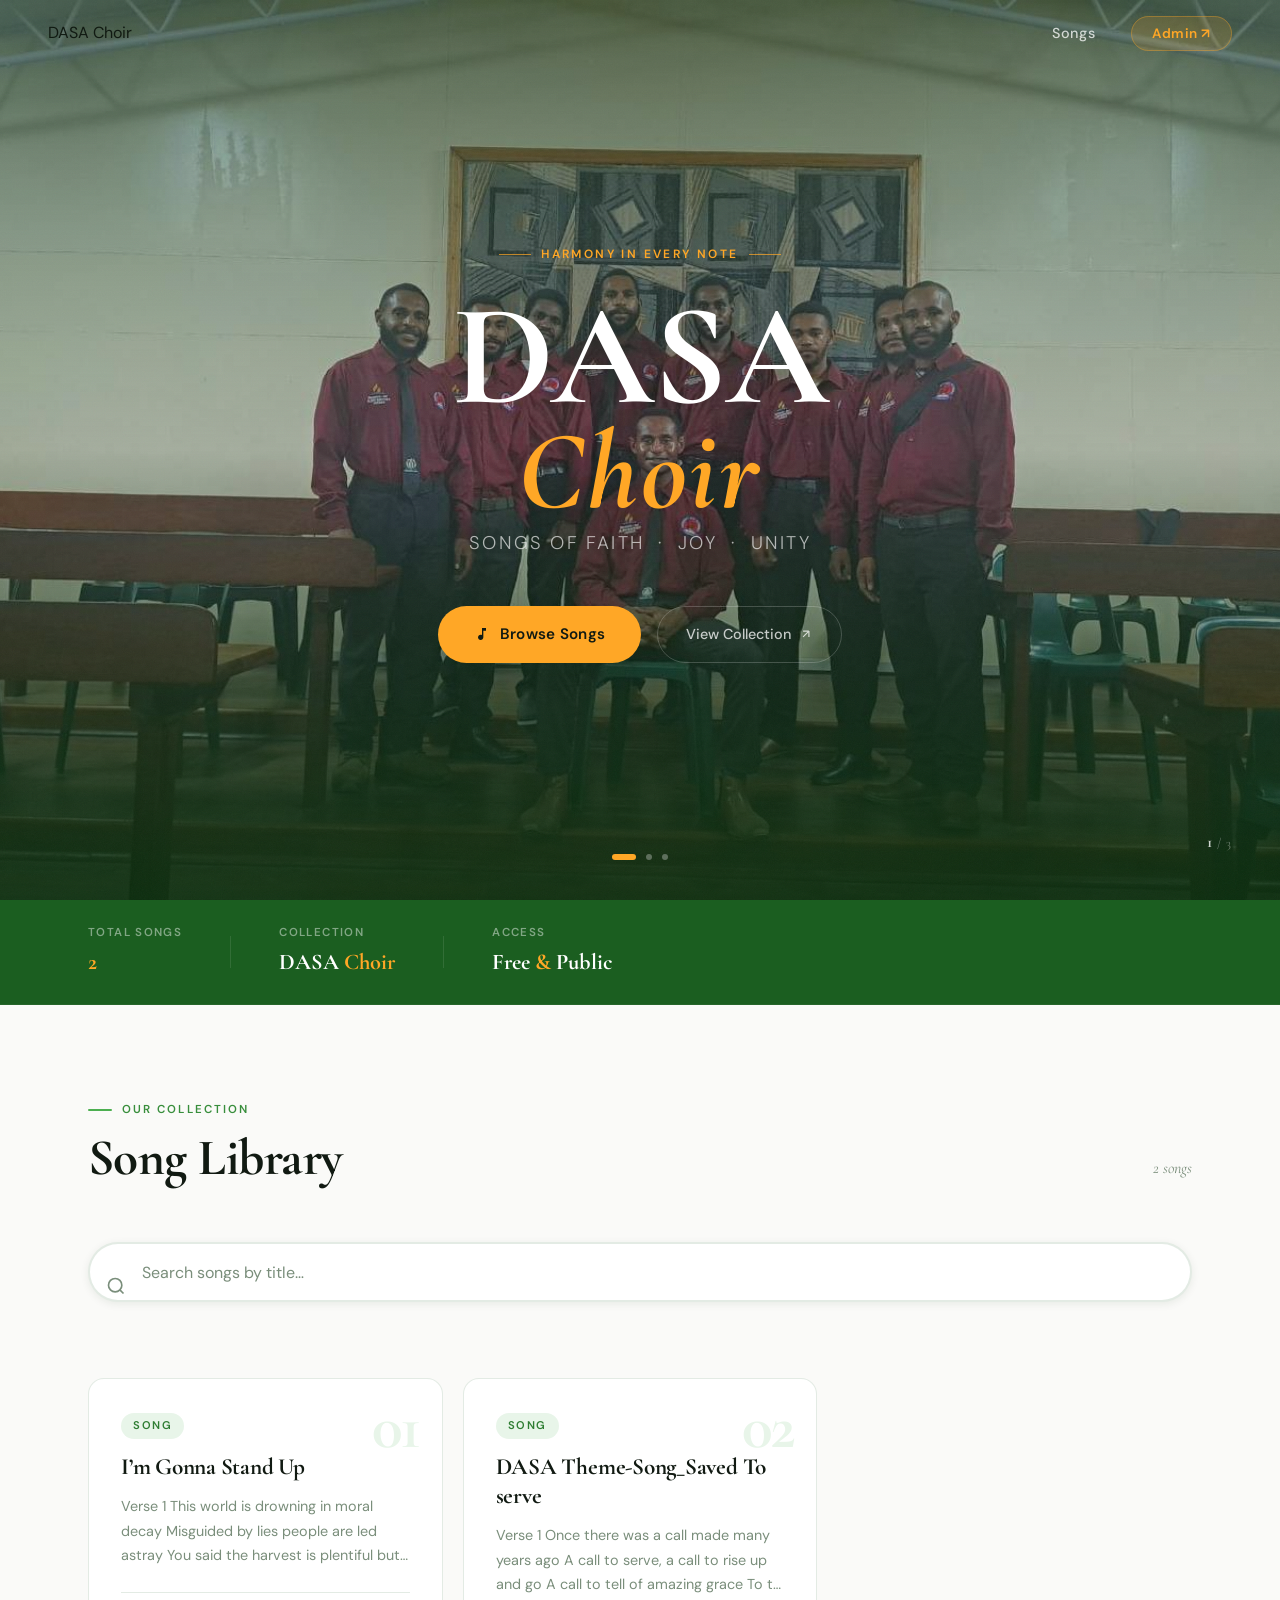
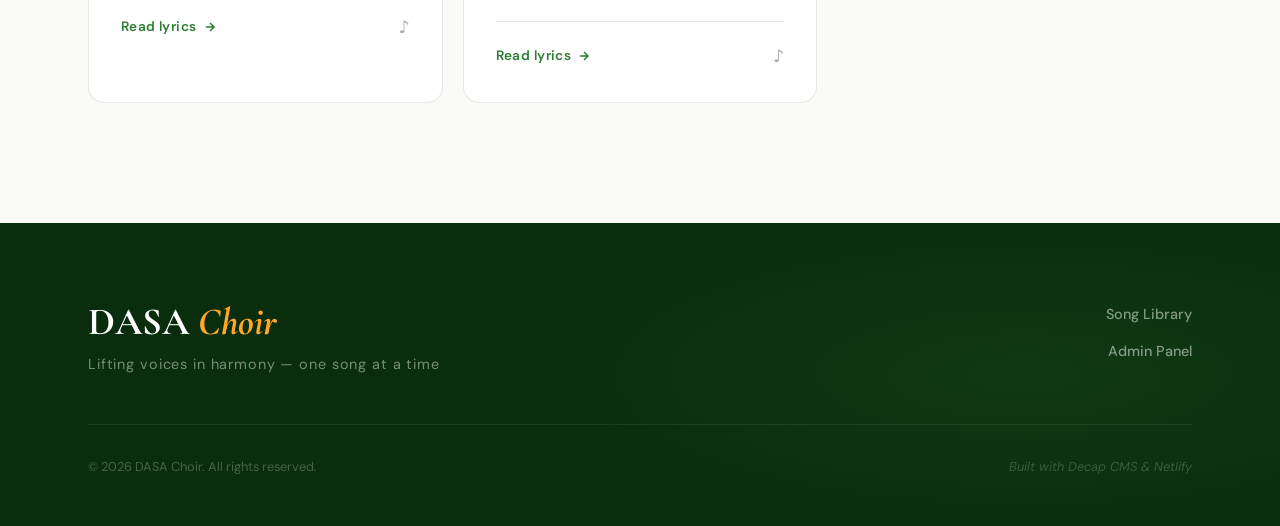
==== commit 9376901a: "Update index.html" ====
--- a/index.html
+++ b/index.html
@@ -19,7 +19,8 @@
   <!-- ═══════════════════════════════ NAVBAR ═══════════════════ -->
   <nav class="navbar" id="navbar" role="navigation" aria-label="Main navigation">
     <a href="/" class="nav-logo" aria-label="DASA Choir home">
-      <img src="/assets/images/DASA LOGO_gb-01.png" alt="DASA Choir" class="nav-logo-img" />
+      <span class="nav-logo-text">DASA Choir</span>
+      <span class="nav-logo-dot" aria-hidden="true"></span>
     </a>
     <ul class="nav-links" role="list">
       <li><a href="#songs">Songs</a></li>
--- a/style.css
+++ b/style.css
@@ -83,27 +83,29 @@
 
 .nav-logo {
   display: flex;
-  align-items: baseline;
-  gap: 2px;
+  align-items: center;
   text-decoration: none;
-}
-
-.nav-logo-text {
-  font-family: var(--font-display);
-  font-size: 1.6rem;
-  font-weight: 700;
-  color: var(--white);
-  letter-spacing: 0.01em;
-  line-height: 1;
-}
-
-.nav-logo-dot {
-  width: 6px;
-  height: 6px;
-  border-radius: 50%;
-  background: var(--amber);
-  margin-bottom: 2px;
   flex-shrink: 0;
+}
+
+.nav-logo-img {
+  height: 48px;          /* crisp on all screens — adjust if your logo needs more/less */
+  width: auto;
+  display: block;
+  object-fit: contain;
+  /* PNG with transparent bg renders fine on the dark navbar.
+     If your logo has a white background, add:
+     border-radius: 6px; or mix-blend-mode: lighten; */
+  transition: opacity 0.18s ease;
+}
+
+.nav-logo:hover .nav-logo-img {
+  opacity: 0.85;
+}
+
+/* Slightly smaller on mobile */
+@media (max-width: 480px) {
+  .nav-logo-img { height: 38px; }
 }
 
 .nav-links {
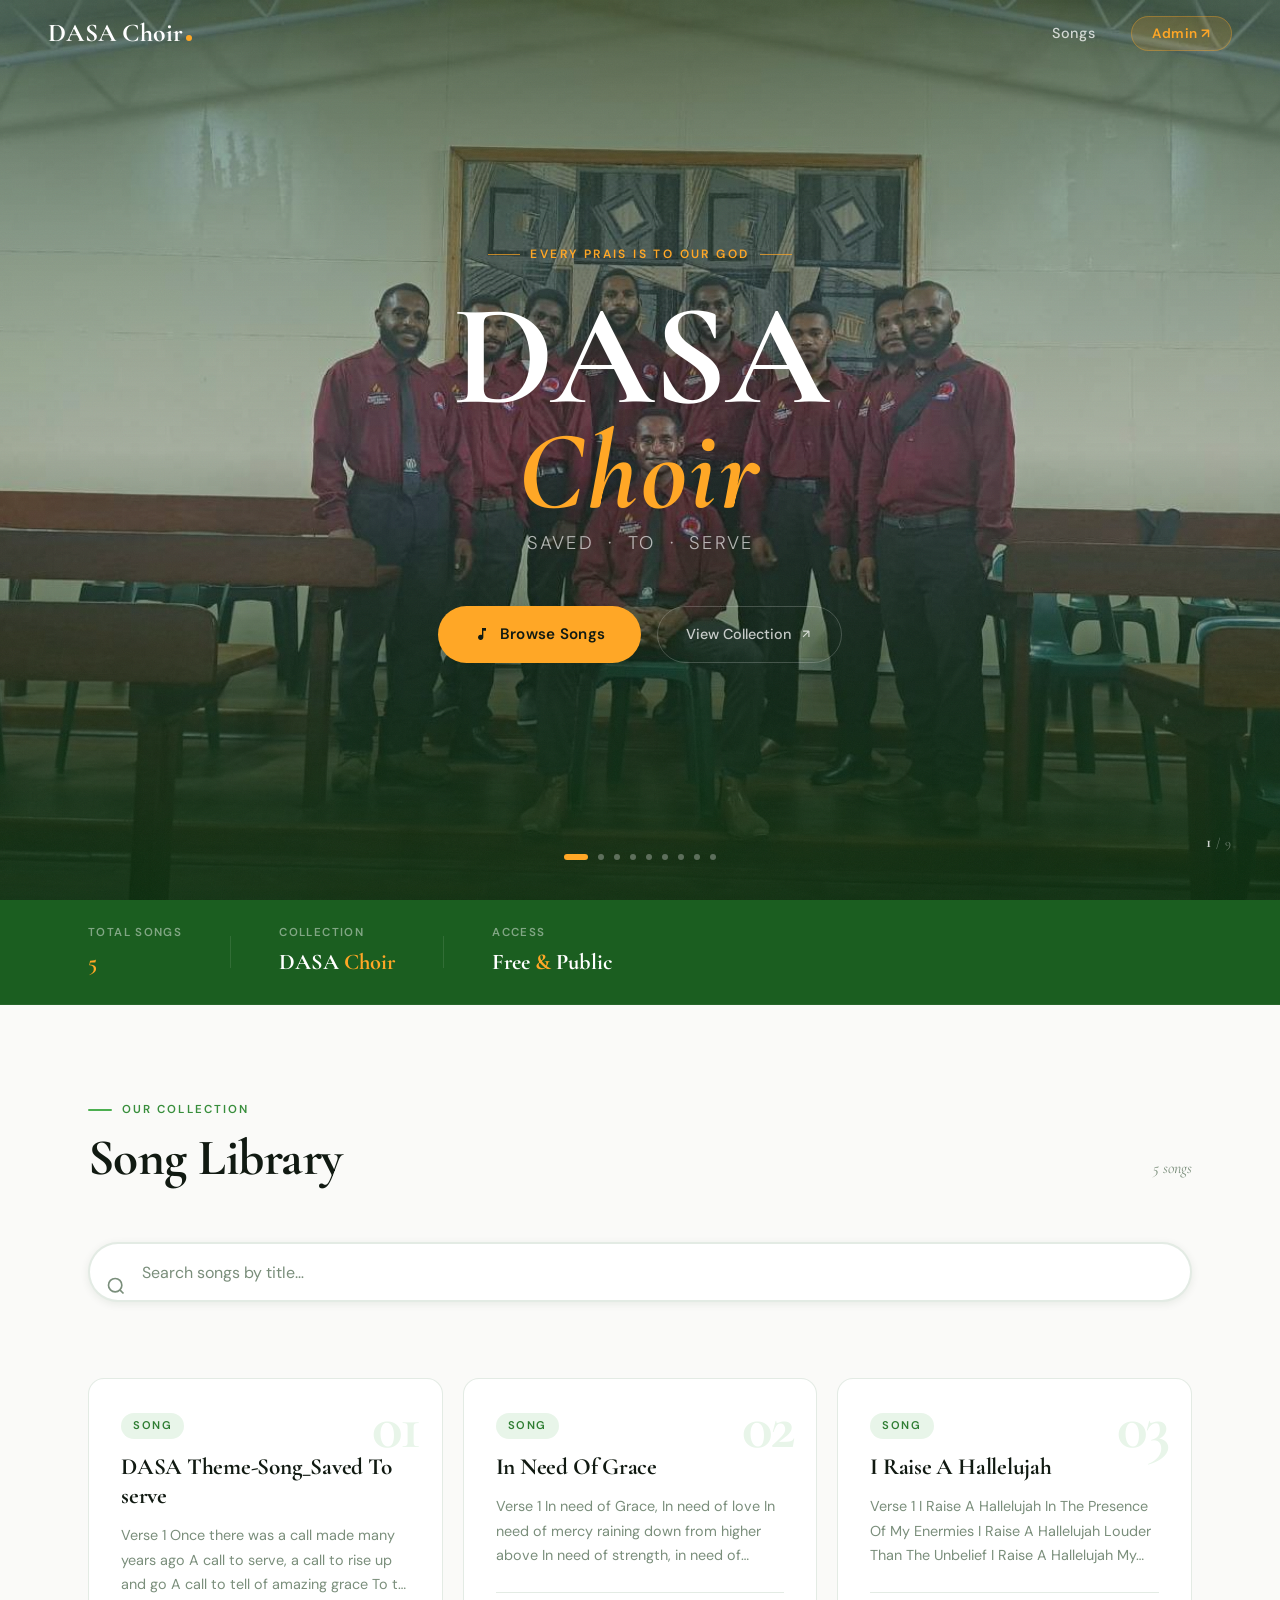
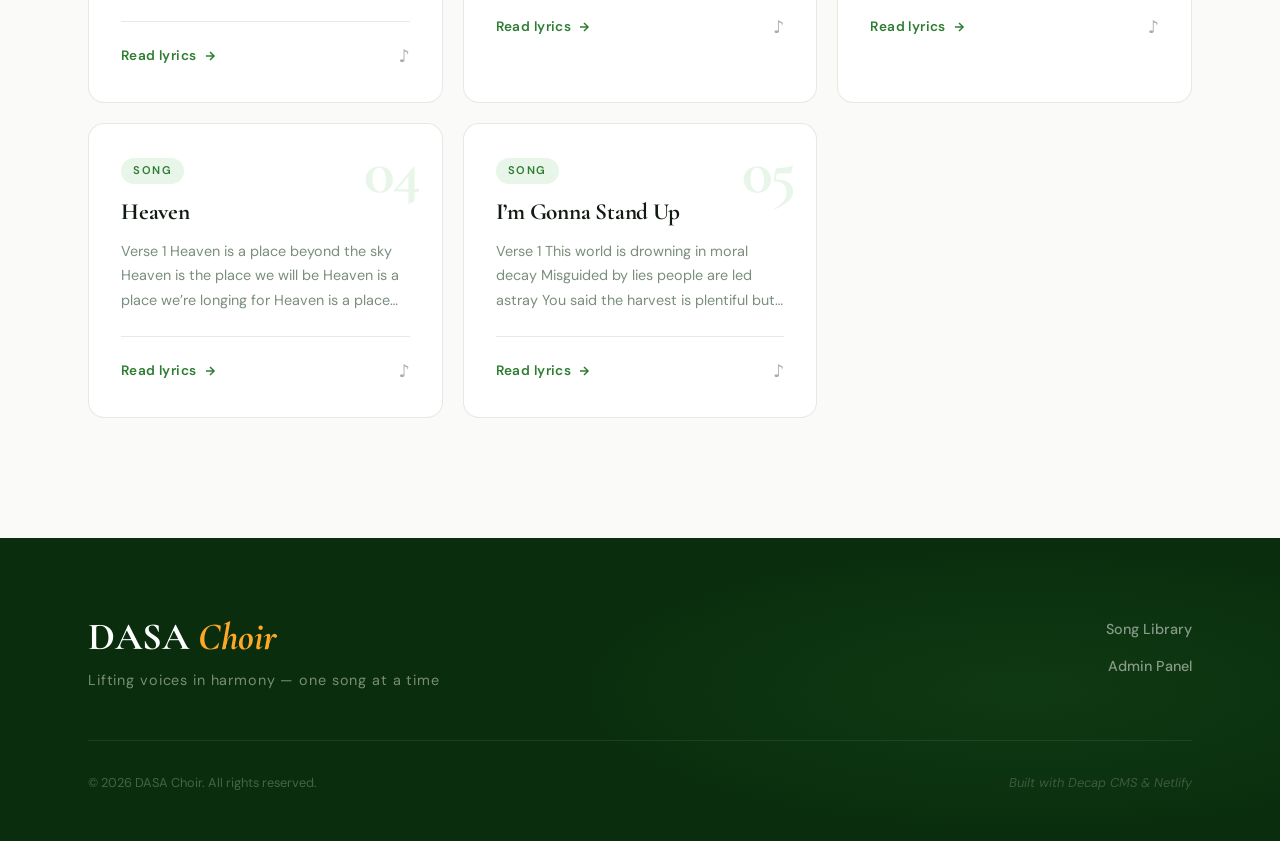
==== commit 5e4fb90b: "Update index.html" ====
--- a/index.html
+++ b/index.html
@@ -47,14 +47,14 @@
     <div class="hero-content">
       <div class="hero-eyebrow" aria-hidden="true">
         <span class="eyebrow-line"></span>
-        <span class="eyebrow-text">Harmony in Every Note</span>
+        <span class="eyebrow-text">Every Prais Is To Our God</span>
         <span class="eyebrow-line"></span>
       </div>
       <h1 class="hero-title">
         DASA
         <span class="hero-title-choir">Choir</span>
       </h1>
-      <p class="hero-subtitle">Songs of Faith &nbsp;·&nbsp; Joy &nbsp;·&nbsp; Unity</p>
+      <p class="hero-subtitle">Saved &nbsp;·&nbsp; To &nbsp;·&nbsp; Serve</p>
       <div class="hero-actions">
         <a href="#songs" class="btn-primary" aria-label="Browse song collection">
           <svg width="16" height="16" fill="currentColor" viewBox="0 0 24 24" aria-hidden="true">
--- a/style.css
+++ b/style.css
@@ -83,29 +83,27 @@
 
 .nav-logo {
   display: flex;
-  align-items: center;
+  align-items: baseline;
+  gap: 2px;
   text-decoration: none;
+}
+
+.nav-logo-text {
+  font-family: var(--font-display);
+  font-size: 1.6rem;
+  font-weight: 700;
+  color: var(--white);
+  letter-spacing: 0.01em;
+  line-height: 1;
+}
+
+.nav-logo-dot {
+  width: 6px;
+  height: 6px;
+  border-radius: 50%;
+  background: var(--amber);
+  margin-bottom: 2px;
   flex-shrink: 0;
-}
-
-.nav-logo-img {
-  height: 48px;          /* crisp on all screens — adjust if your logo needs more/less */
-  width: auto;
-  display: block;
-  object-fit: contain;
-  /* PNG with transparent bg renders fine on the dark navbar.
-     If your logo has a white background, add:
-     border-radius: 6px; or mix-blend-mode: lighten; */
-  transition: opacity 0.18s ease;
-}
-
-.nav-logo:hover .nav-logo-img {
-  opacity: 0.85;
-}
-
-/* Slightly smaller on mobile */
-@media (max-width: 480px) {
-  .nav-logo-img { height: 38px; }
 }
 
 .nav-links {
